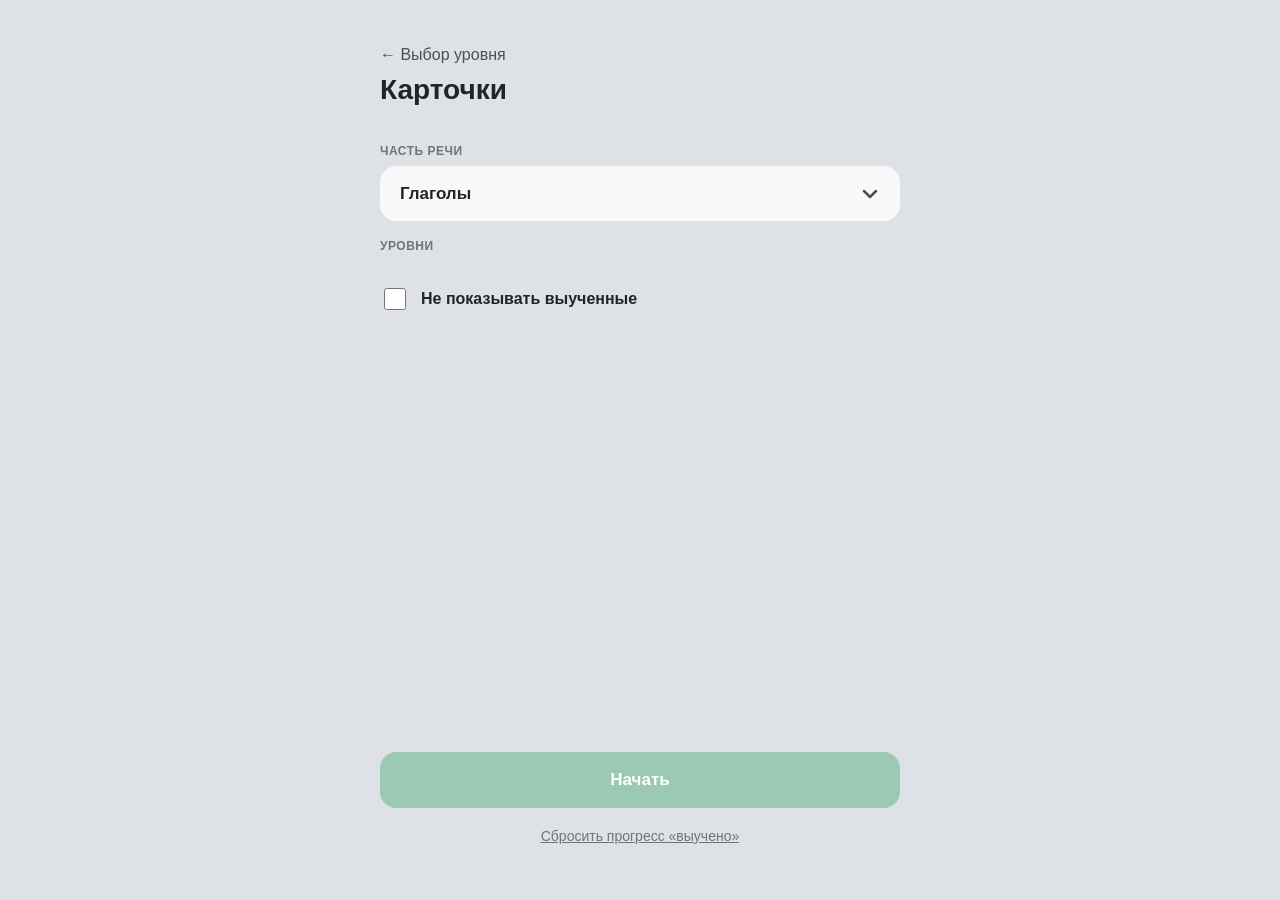
==== cards.html @ c9a4509c "Add files via upload" ====
<!DOCTYPE html>
<html lang="ru">
<head>
    <meta charset="UTF-8">
    <meta name="viewport" content="width=device-width, initial-scale=1.0, viewport-fit=cover">
    <title>Карточки · Lektionen Trainer</title>
    <link rel="manifest" href="manifest.json">
    <meta name="theme-color" content="#dee2e6">
    <meta name="mobile-web-app-capable" content="yes">
    <meta name="apple-mobile-web-app-capable" content="yes">
    <link rel="apple-touch-icon" href="icons/icon-192.png">
    <link rel="stylesheet" href="css/cards.css">
</head>
<body>
<div class="app">

    <!-- Экран настроек -->
    <section id="setup" class="screen">
        <a class="back-link" href="index.html">← Выбор уровня</a>
        <h1>Карточки</h1>

        <div class="group-title">Часть речи</div>
        <select class="cat-select" id="cat-select">
            <option value="verb">Глаголы</option>
            <option value="noun">Существительные</option>
            <option value="other">Другие</option>
            <option value="all">Все</option>
        </select>

        <div class="group-title">Уровни</div>
        <div class="chips" id="lvl-chips"></div>

        <label class="check">
            <input type="checkbox" id="hide-known">
            <span>Не показывать выученные</span>
        </label>

        <div class="info" id="setup-info"></div>

        <div class="spacer"></div>
        <button class="main-btn" id="start-btn" disabled>Начать</button>
        <button class="link-btn" id="reset-btn">Сбросить прогресс «выучено»</button>
    </section>

    <!-- Экран карточек -->
    <section id="play" class="screen" hidden>
        <div class="topbar">
            <button class="icon-btn" id="exit-btn" title="Выйти">←</button>
            <div class="counter" id="counter"></div>
            <button class="icon-btn" id="undo-btn" title="Отменить">↶</button>
        </div>
        <div class="progress"><div class="progress-bar" id="progress-bar"></div></div>

        <div class="stage">
            <div class="card-wrap" id="card-wrap">
                <div class="card-inner" id="card-inner">
                    <div class="face front">
                        <div class="tag" id="front-tag"></div>
                        <div class="ru" id="front-ru"></div>
                        <div class="sub" id="front-hint"></div>
                    </div>
                    <div class="face back">
                        <div class="tag" id="back-tag"></div>
                        <div class="de" id="back-de"></div>
                        <div class="perfekt" id="back-perfekt"></div>
                        <button class="audio-btn" id="audio-btn" title="Прослушать">🔊</button>
                        <div class="ctx" id="back-ctx">
                            <div class="ctx-de" id="ctx-de"></div>
                            <div class="ctx-ru" id="ctx-ru"></div>
                        </div>
                    </div>
                </div>
                <div class="stamp stamp-know" id="stamp-know">ЗНАЮ</div>
                <div class="stamp stamp-no" id="stamp-no">НЕ ЗНАЮ</div>
            </div>
        </div>
    </section>

    <!-- Экран результата -->
    <section id="done" class="screen" hidden>
        <div class="done-box">
            <div class="done-emoji">🎉</div>
            <h1>Колода пройдена!</h1>
            <div class="info" id="done-info"></div>
        </div>
        <button class="main-btn" id="again-btn">Ещё раз</button>
        <button class="link-btn" id="to-setup-btn">К выбору слов</button>
    </section>

</div>

<script src="js/levels.js"></script>
<script src="js/cards.js"></script>
<script>
if ('serviceWorker' in navigator) navigator.serviceWorker.register('sw.js');
</script>
</body>
</html>
---- css/cards.css ----
* { box-sizing: border-box; -webkit-tap-highlight-color: transparent; }
[hidden] { display: none !important; }

html, body { height: 100%; margin: 0; }
body {
    font-family: -apple-system, BlinkMacSystemFont, "Segoe UI", Roboto, Helvetica, Arial, sans-serif;
    background: #dee2e6;
    color: #212529;
    -webkit-font-smoothing: antialiased;
    overflow: hidden;
}
.app {
    height: 100%;
    max-width: 560px;
    margin: 0 auto;
    padding: calc(env(safe-area-inset-top, 0px) + 20px) 20px calc(env(safe-area-inset-bottom, 0px) + 20px);
}
.screen { height: 100%; display: flex; flex-direction: column; }
.spacer { flex: 1; }

h1 { font-size: 28px; margin: 4px 0 20px; }
.back-link { color: #495057; text-decoration: none; font-size: 16px; padding: 6px 0; display: inline-block; }
.back-link:hover { color: #198754; }

.group-title {
    font-size: 12px; font-weight: 700; text-transform: uppercase;
    letter-spacing: .5px; color: #6c757d; margin: 18px 0 8px;
}
.chips { display: flex; flex-wrap: wrap; gap: 10px; }
.chip {
    border: 1.5px solid transparent; background: rgba(255,255,255,.7);
    padding: 14px 18px; border-radius: 16px; font: inherit; font-size: 16px;
    font-weight: 700; color: #495057; cursor: pointer;
}
.chip.active { background: #198754; color: #fff; }

.check { display: flex; align-items: center; gap: 12px; margin-top: 24px; font-size: 16px; font-weight: 600; cursor: pointer; }
.check input { width: 22px; height: 22px; accent-color: #198754; }

.info { margin-top: 20px; font-size: 15px; font-weight: 600; color: #495057; line-height: 1.5; }

button { font-family: inherit; }
.main-btn {
    background: #198754; color: #fff; border: none; border-radius: 16px;
    padding: 18px; font-size: 17px; font-weight: 700; width: 100%; cursor: pointer;
}
.main-btn:disabled { background: #9bc9b3; cursor: default; }
.main-btn:active:not(:disabled) { transform: scale(.99); }
.link-btn {
    background: none; border: none; color: #6c757d; font-size: 14px;
    padding: 16px; margin-top: 4px; cursor: pointer; text-decoration: underline;
}

/* ===== Карточки ===== */
.topbar { display: flex; align-items: center; justify-content: space-between; }
.icon-btn {
    width: 44px; height: 44px; border-radius: 50%; border: none;
    background: rgba(255,255,255,.7); font-size: 22px; color: #495057; cursor: pointer;
}
.counter { font-size: 14px; font-weight: 700; color: #495057; text-transform: uppercase; letter-spacing: .5px; }
.progress { height: 6px; background: rgba(0,0,0,.08); border-radius: 99px; margin: 14px 0 6px; overflow: hidden; }
.progress-bar { height: 100%; width: 0; background: #198754; transition: width .3s ease; }

.stage { flex: 1; min-height: 0; display: flex; align-items: center; justify-content: center; padding: 10px 0; }
.card-wrap {
    position: relative; width: 100%; height: min(100%, 460px);
    perspective: 1200px; touch-action: pan-y; user-select: none; -webkit-user-select: none;
    cursor: grab; will-change: transform;
}
.card-inner {
    position: absolute; inset: 0; transform-style: preserve-3d;
    transition: transform .45s cubic-bezier(.3,.7,.3,1);
}
.card-inner.flipped { transform: rotateY(180deg); }

.face {
    position: absolute; inset: 0; border-radius: 28px; padding: 28px 22px;
    backface-visibility: hidden; -webkit-backface-visibility: hidden;
    display: flex; flex-direction: column; align-items: center; justify-content: center;
    text-align: center; box-shadow: 0 12px 30px rgba(0,0,0,.08); overflow-y: auto;
}
.front { background: #fff; }
.back { background: #f1faf5; transform: rotateY(180deg); }

.tag {
    position: absolute; top: 18px; left: 0; right: 0; font-size: 12px; font-weight: 700;
    text-transform: uppercase; letter-spacing: .6px; color: #adb5bd;
}
.ru { font-size: clamp(28px, 8vw, 38px); font-weight: 700; line-height: 1.25; word-break: break-word; }
.sub { margin-top: 10px; font-size: 16px; color: #6c757d; font-weight: 600; }
.sub:empty { display: none; }
.tap-note { position: absolute; bottom: 18px; left: 0; right: 0; font-size: 13px; color: #adb5bd; font-weight: 600; }

.de { font-size: clamp(26px, 7.5vw, 34px); font-weight: 700; line-height: 1.25; word-break: break-word; }
.perfekt { margin-top: 6px; font-size: 20px; font-weight: 700; color: #198754; }
.perfekt:empty { display: none; }
.audio-btn {
    margin-top: 10px; background: rgba(0,0,0,.05); border: none; border-radius: 50%;
    width: 48px; height: 48px; font-size: 22px; cursor: pointer;
}
.ctx { margin-top: 18px; text-align: left; width: 100%; background: #fff; border-left: 4px solid #0d6efd; border-radius: 10px; padding: 12px 14px; }
.ctx-de { font-weight: 700; font-size: 15px; }
.ctx-ru { color: #6c757d; font-style: italic; font-size: 14px; margin-top: 2px; }

.stamp {
    position: absolute; top: 28px; padding: 6px 14px; border: 3px solid; border-radius: 10px;
    font-size: 22px; font-weight: 800; letter-spacing: 1px; opacity: 0; pointer-events: none; z-index: 5;
}
.stamp-know { left: 22px; color: #198754; transform: rotate(-12deg); }
.stamp-no { right: 22px; color: #dc3545; transform: rotate(12deg); }

.swipe-hint { text-align: center; font-size: 13px; color: #868e96; font-weight: 600; margin-bottom: 10px; }
.actions { display: flex; gap: 12px; }
.act { flex: 1; border: none; border-radius: 16px; padding: 18px 10px; font-size: 17px; font-weight: 700; cursor: pointer; }
.act-no { background: #fff; color: #dc3545; }
.act-know { background: #198754; color: #fff; }
.act:active { transform: scale(.98); }

/* ===== Результат ===== */
.done-box { flex: 1; display: flex; flex-direction: column; align-items: center; justify-content: center; text-align: center; }
.done-emoji { font-size: 64px; }
.done-box h1 { margin-bottom: 8px; }

@media (min-width: 701px) {
    .app { padding-top: 40px; padding-bottom: 40px; }
}

/* Выпадающий список части речи (стиль как в тренажёре) */
.cat-select {
    width: 100%;
    padding: 18px 52px 18px 20px;
    border-radius: 16px;
    border: none;
    background: rgba(255, 255, 255, 0.8);
    font-size: 17px;
    font-weight: 700;
    font-family: inherit;
    color: #212529;
    outline: none;
    cursor: pointer;
    appearance: none;
    -webkit-appearance: none;
    background-image: url("data:image/svg+xml;utf8,<svg xmlns='http://www.w3.org/2000/svg' width='24' height='24' viewBox='0 0 24 24' fill='none' stroke='%23495057' stroke-width='2.5' stroke-linecap='round' stroke-linejoin='round'><polyline points='6 9 12 15 18 9'></polyline></svg>");
    background-repeat: no-repeat;
    background-position: right 18px center;
}

/* Без кнопок внизу карточка выше */
.card-wrap { height: min(100%, 620px); }
.stage { padding: 14px 0 6px; }
/* Фикс свайпов: браузер не должен перехватывать жесты на карточке */
.card-wrap,
.card-wrap * {
    touch-action: none;
}
.face {
    overflow: hidden;
}
.card-wrap img,
.card-wrap * {
    -webkit-user-drag: none;
    -webkit-touch-callout: none;
}
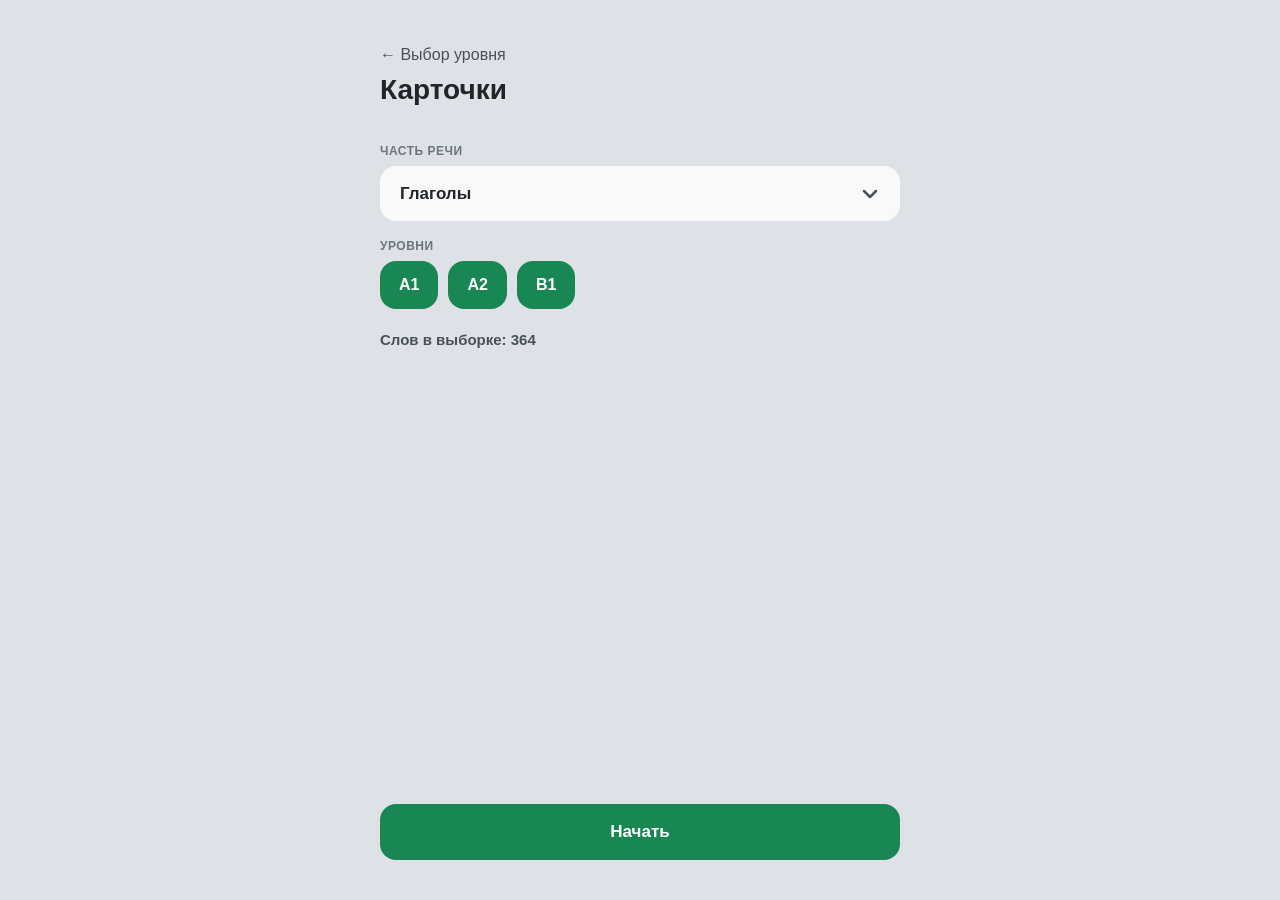
==== commit 82b294bc: "Remove hide known checkbox and undo button Removed checkbox for hiding known items and related butto" ====
--- a/cards.html
+++ b/cards.html
@@ -30,16 +30,10 @@
         <div class="group-title">Уровни</div>
         <div class="chips" id="lvl-chips"></div>
 
-        <label class="check">
-            <input type="checkbox" id="hide-known">
-            <span>Не показывать выученные</span>
-        </label>
-
         <div class="info" id="setup-info"></div>
 
         <div class="spacer"></div>
         <button class="main-btn" id="start-btn" disabled>Начать</button>
-        <button class="link-btn" id="reset-btn">Сбросить прогресс «выучено»</button>
     </section>
 
     <!-- Экран карточек -->
@@ -47,7 +41,7 @@
         <div class="topbar">
             <button class="icon-btn" id="exit-btn" title="Выйти">←</button>
             <div class="counter" id="counter"></div>
-            <button class="icon-btn" id="undo-btn" title="Отменить">↶</button>
+            <span class="icon-btn" style="visibility:hidden"></span>
         </div>
         <div class="progress"><div class="progress-bar" id="progress-bar"></div></div>
 
@@ -70,8 +64,6 @@
                         </div>
                     </div>
                 </div>
-                <div class="stamp stamp-know" id="stamp-know">ЗНАЮ</div>
-                <div class="stamp stamp-no" id="stamp-no">НЕ ЗНАЮ</div>
             </div>
         </div>
     </section>
@@ -95,4 +87,4 @@
 if ('serviceWorker' in navigator) navigator.serviceWorker.register('sw.js');
 </script>
 </body>
-</html>+</html>
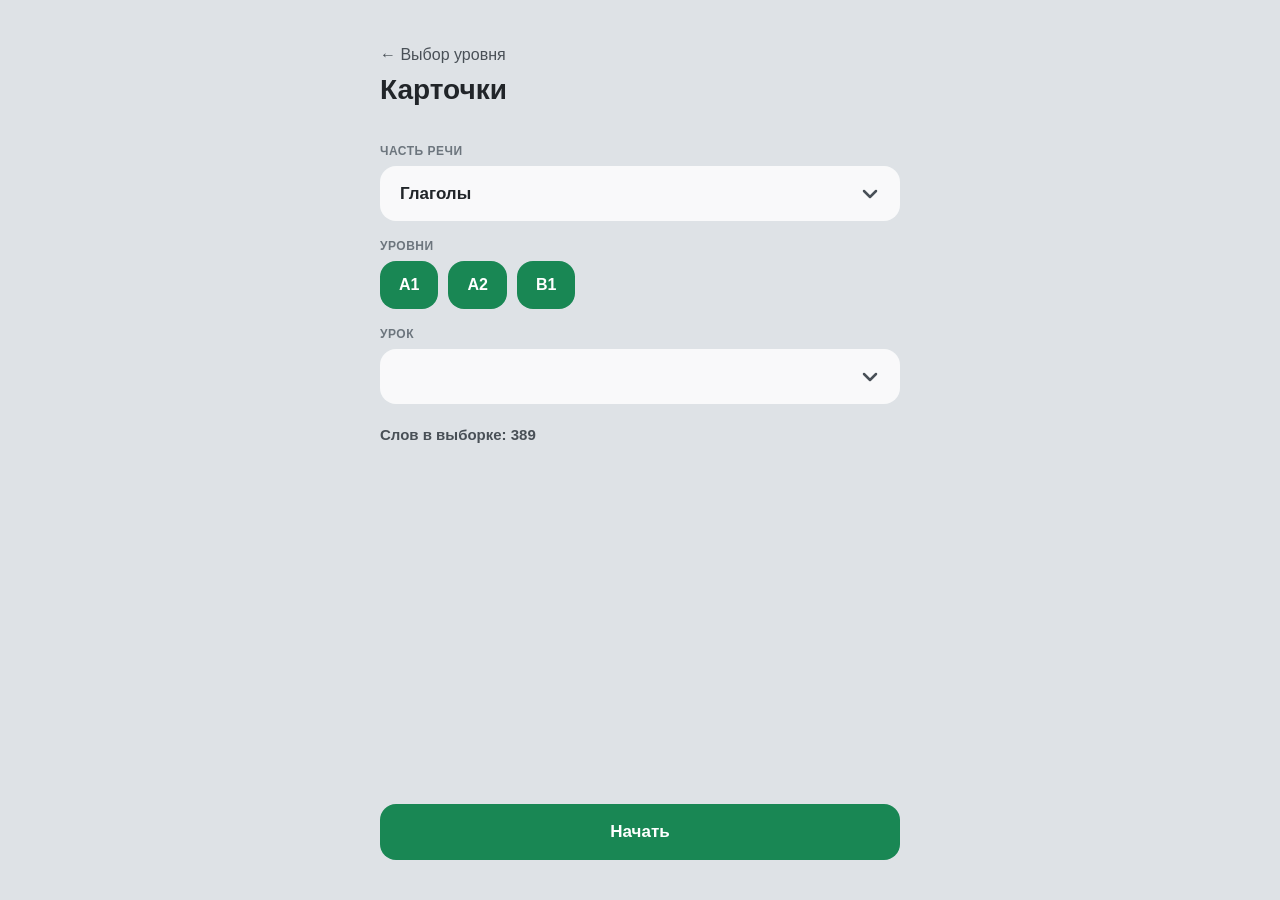
==== commit 5d479d3e: "Add files via upload" ====
--- a/cards.html
+++ b/cards.html
@@ -29,6 +29,9 @@
 
         <div class="group-title">Уровни</div>
         <div class="chips" id="lvl-chips"></div>
+
+        <div class="group-title">Урок</div>
+        <select class="cat-select" id="lesson-select"></select>
 
         <div class="info" id="setup-info"></div>
 
@@ -72,7 +75,7 @@
     <section id="done" class="screen" hidden>
         <div class="done-box">
             <div class="done-emoji">🎉</div>
-            <h1>Колода пройдена!</h1>
+            <h1>Так держать!</h1>
             <div class="info" id="done-info"></div>
         </div>
         <button class="main-btn" id="again-btn">Ещё раз</button>
@@ -87,4 +90,4 @@
 if ('serviceWorker' in navigator) navigator.serviceWorker.register('sw.js');
 </script>
 </body>
-</html>
+</html>
